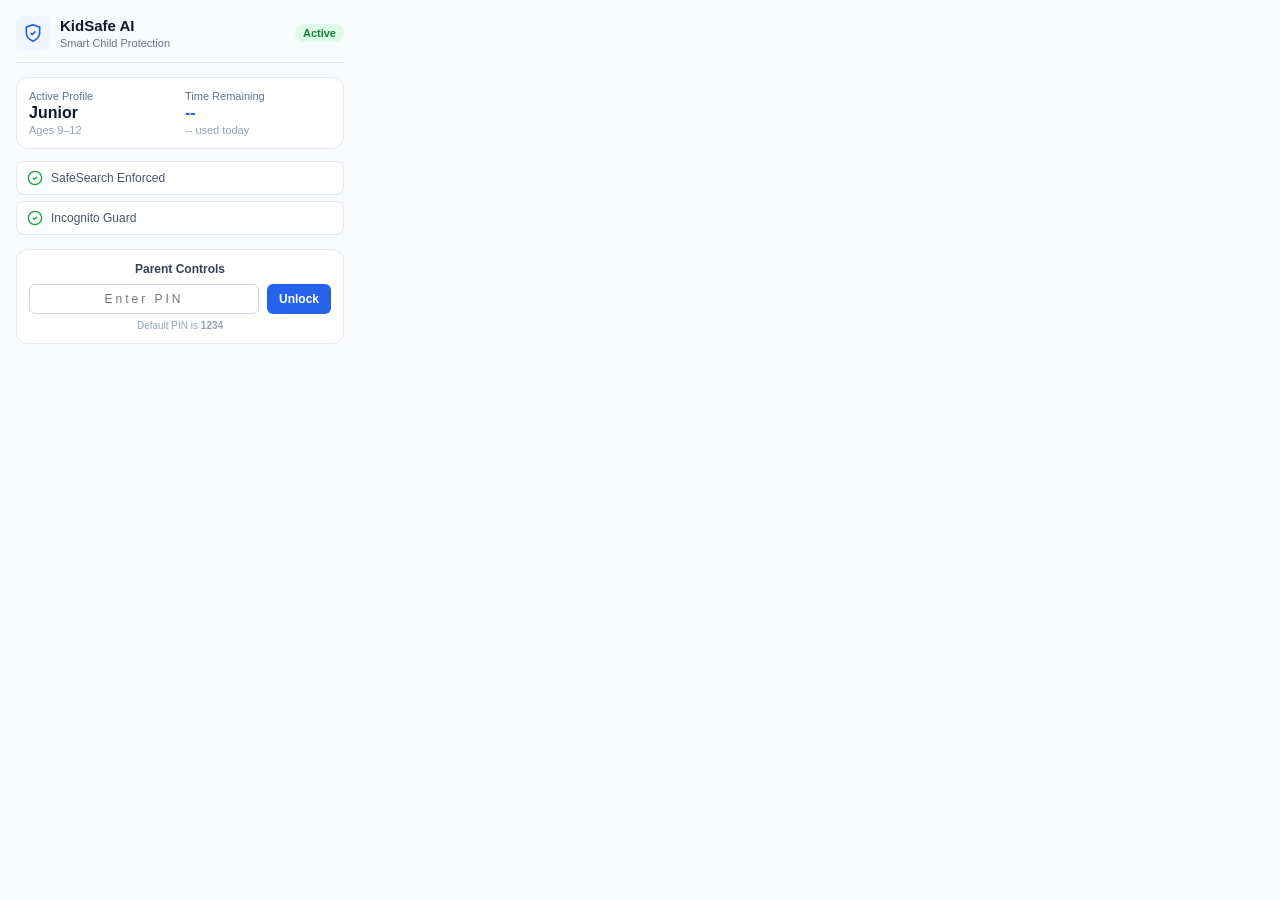
==== extension/pages/popup.html @ a9a35b06 "feat: implement Phase 1 - Extension Core, SafeSearch & Interception Engine" ====
<!DOCTYPE html>
<html lang="en">
<head>
  <meta charset="UTF-8">
  <meta name="viewport" content="width=device-width, initial-scale=1.0">
  <title>KidSafe AI</title>
  <link rel="stylesheet" href="popup.css">
</head>
<body>
  <div class="popup-container">
    <!-- Header -->
    <header class="header">
      <div class="logo-group">
        <div class="logo-icon">
          <svg viewBox="0 0 24 24" fill="none" stroke="currentColor" stroke-width="2">
            <path d="M12 22s8-4 8-10V5l-8-3-8 3v7c0 6 8 10 8 10z"/>
            <path d="M9 12l2 2 4-4"/>
          </svg>
        </div>
        <div>
          <h2>KidSafe AI</h2>
          <span class="subtext">Smart Child Protection</span>
        </div>
      </div>
      <div class="status-indicator" id="statusPill">Active</div>
    </header>

    <!-- Child View (Default / Locked) -->
    <div id="childView" class="view-section">
      <div class="status-card">
        <div class="card-metric">
          <span class="metric-label">Active Profile</span>
          <span class="metric-value" id="viewProfileName">Junior</span>
          <span class="metric-desc" id="viewProfileRange">Ages 9–12</span>
        </div>
        <div class="card-metric">
          <span class="metric-label">Time Remaining</span>
          <span class="metric-value time-val" id="viewTimeRemaining">--</span>
          <span class="metric-desc" id="viewTimeUsed">-- used today</span>
        </div>
      </div>

      <div class="feature-badges">
        <div class="badge-item active">
          <svg viewBox="0 0 24 24" width="16" height="16" fill="none" stroke="currentColor" stroke-width="2"><circle cx="12" cy="12" r="10"/><path d="m9 12 2 2 4-4"/></svg>
          SafeSearch Enforced
        </div>
        <div class="badge-item active">
          <svg viewBox="0 0 24 24" width="16" height="16" fill="none" stroke="currentColor" stroke-width="2"><circle cx="12" cy="12" r="10"/><path d="m9 12 2 2 4-4"/></svg>
          Incognito Guard
        </div>
      </div>

      <!-- PIN Unlock trigger -->
      <div class="pin-prompt-box">
        <p class="pin-label">Parent Controls</p>
        <div class="pin-input-group">
          <input type="password" id="popupPinInput" maxlength="6" placeholder="Enter PIN">
          <button class="btn btn-primary" id="btnUnlockParent">Unlock</button>
        </div>
        <div class="error-msg hidden" id="popupPinError">Incorrect PIN</div>
        <p class="pin-hint">Default PIN is <strong>1234</strong></p>
      </div>
    </div>

    <!-- Parent Controls View (Unlocked with PIN) -->
    <div id="parentView" class="view-section hidden">
      <div class="parent-banner">
        <span>Parent Control Panel</span>
        <button class="btn-text" id="btnLockParent">Lock</button>
      </div>

      <div class="tab-nav">
        <button class="tab-btn active" data-tab="tabProfile">Profile</button>
        <button class="tab-btn" data-tab="tabRequests">Requests (<span id="reqCount">0</span>)</button>
        <button class="tab-btn" data-tab="tabRules">Rules</button>
        <button class="tab-btn" data-tab="tabSettings">Settings</button>
      </div>

      <!-- Tab: Profile & Time -->
      <div class="tab-content active" id="tabProfile">
        <div class="form-group">
          <label>Child Age Profile</label>
          <select id="selectProfile">
            <option value="little_explorer">Little Explorer (5–8 yrs - Allowlist only)</option>
            <option value="junior">Junior (9–12 yrs - Safe categories)</option>
            <option value="teen">Teen (13–17 yrs - Blocklist & AI)</option>
          </select>
        </div>

        <div class="form-group">
          <label>Daily Screen Time Limit (Minutes)</label>
          <div class="inline-input">
            <input type="number" id="inputTimeLimit" min="15" max="600" step="15" value="120">
            <button class="btn btn-secondary" id="btnSaveTimeLimit">Save</button>
          </div>
        </div>

        <div class="form-group row-between">
          <span>Protection Shield</span>
          <button class="btn btn-toggle" id="btnToggleProtection">Active</button>
        </div>

        <div class="form-group">
          <button class="btn btn-secondary w-100" id="btnResetTimeToday">Reset Today's Time Counter</button>
        </div>
      </div>

      <!-- Tab: Pending Requests -->
      <div class="tab-content" id="tabRequests">
        <div id="requestsList" class="items-list">
          <!-- Populated dynamically -->
          <div class="empty-notice">No pending access requests.</div>
        </div>
      </div>

      <!-- Tab: Custom Rules -->
      <div class="tab-content" id="tabRules">
        <div class="form-group">
          <label>Add Custom Domain Rule</label>
          <div class="inline-input">
            <input type="text" id="inputDomainRule" placeholder="example.com">
            <select id="selectRuleType">
              <option value="allow">Allow</option>
              <option value="block">Block</option>
            </select>
          </div>
          <button class="btn btn-primary w-100 mt-2" id="btnAddRule">Add Rule</button>
        </div>

        <div class="rules-section">
          <h4>Custom Allowed Domains</h4>
          <div id="allowlistContainer" class="tag-cloud"></div>

          <h4 class="mt-2">Custom Blocked Domains</h4>
          <div id="blocklistContainer" class="tag-cloud"></div>
        </div>
      </div>

      <!-- Tab: Settings -->
      <div class="tab-content" id="tabSettings">
        <div class="form-group">
          <label>Change Parent PIN</label>
          <input type="password" id="inputOldPin" placeholder="Current PIN" class="mb-2">
          <input type="password" id="inputNewPin" placeholder="New PIN (e.g. 1234)">
          <button class="btn btn-primary w-100 mt-2" id="btnChangePin">Update PIN</button>
          <div class="error-msg hidden" id="pinChangeError"></div>
        </div>
      </div>
    </div>
  </div>

  <script type="module" src="popup.js"></script>
</body>
</html>
---- extension/pages/popup.css ----
/* KidSafe AI - Extension Popup Styling */
* {
  box-sizing: border-box;
  margin: 0;
  padding: 0;
  font-family: -apple-system, BlinkMacSystemFont, "Segoe UI", Roboto, sans-serif;
}

body {
  width: 360px;
  background: #f8fafc;
  color: #1e293b;
  font-size: 13px;
  padding: 16px;
}

.popup-container {
  display: flex;
  flex-direction: column;
}

.header {
  display: flex;
  align-items: center;
  justify-content: space-between;
  padding-bottom: 12px;
  border-bottom: 1px solid #e2e8f0;
  margin-bottom: 14px;
}

.logo-group {
  display: flex;
  align-items: center;
  gap: 10px;
}

.logo-icon {
  width: 34px;
  height: 34px;
  background: #eff6ff;
  border-radius: 8px;
  display: flex;
  align-items: center;
  justify-content: center;
  color: #2563eb;
}

.logo-icon svg {
  width: 20px;
  height: 20px;
}

.header h2 {
  font-size: 15px;
  font-weight: 700;
  color: #0f172a;
  line-height: 1.2;
}

.subtext {
  font-size: 11px;
  color: #64748b;
}

.status-indicator {
  background: #dcfce7;
  color: #15803d;
  font-size: 11px;
  font-weight: 600;
  padding: 3px 8px;
  border-radius: 9999px;
}

.status-indicator.paused {
  background: #fee2e2;
  color: #b91c1c;
}

.status-card {
  display: grid;
  grid-template-columns: 1fr 1fr;
  gap: 10px;
  background: white;
  padding: 12px;
  border-radius: 12px;
  border: 1px solid #e2e8f0;
  margin-bottom: 12px;
}

.card-metric {
  display: flex;
  flex-direction: column;
}

.metric-label {
  font-size: 11px;
  color: #64748b;
}

.metric-value {
  font-size: 16px;
  font-weight: 700;
  color: #0f172a;
  margin-top: 2px;
}

.time-val {
  color: #2563eb;
}

.metric-desc {
  font-size: 11px;
  color: #94a3b8;
  margin-top: 2px;
}

.feature-badges {
  display: flex;
  flex-direction: column;
  gap: 6px;
  margin-bottom: 14px;
}

.badge-item {
  display: flex;
  align-items: center;
  gap: 8px;
  background: white;
  border: 1px solid #e2e8f0;
  padding: 8px 10px;
  border-radius: 8px;
  font-size: 12px;
  color: #475569;
}

.badge-item.active svg {
  color: #16a34a;
}

.pin-prompt-box {
  background: white;
  border: 1px solid #e2e8f0;
  border-radius: 12px;
  padding: 12px;
  text-align: center;
}

.pin-label {
  font-size: 12px;
  font-weight: 600;
  color: #334155;
  margin-bottom: 8px;
}

.pin-input-group {
  display: flex;
  gap: 8px;
}

.pin-input-group input {
  flex: 1;
  text-align: center;
  letter-spacing: 3px;
  font-size: 14px;
  padding: 6px 10px;
  border: 1px solid #cbd5e1;
  border-radius: 6px;
  outline: none;
}

.pin-hint {
  font-size: 10px;
  color: #94a3b8;
  margin-top: 6px;
}

/* Parent view */
.parent-banner {
  display: flex;
  justify-content: space-between;
  align-items: center;
  background: #f1f5f9;
  padding: 6px 10px;
  border-radius: 6px;
  font-weight: 600;
  font-size: 12px;
  margin-bottom: 10px;
}

.tab-nav {
  display: flex;
  gap: 4px;
  border-bottom: 1px solid #e2e8f0;
  margin-bottom: 12px;
}

.tab-btn {
  background: none;
  border: none;
  padding: 6px 8px;
  font-size: 12px;
  font-weight: 500;
  color: #64748b;
  cursor: pointer;
  border-bottom: 2px solid transparent;
}

.tab-btn.active {
  color: #2563eb;
  border-bottom-color: #2563eb;
}

.tab-content {
  display: none;
}

.tab-content.active {
  display: block;
}

.form-group {
  margin-bottom: 12px;
}

.form-group label {
  display: block;
  font-size: 11px;
  font-weight: 600;
  color: #475569;
  margin-bottom: 4px;
}

.row-between {
  display: flex;
  align-items: center;
  justify-content: space-between;
}

select, input[type="text"], input[type="number"], input[type="password"] {
  width: 100%;
  padding: 7px 10px;
  border: 1px solid #cbd5e1;
  border-radius: 6px;
  font-size: 12px;
  outline: none;
}

.inline-input {
  display: flex;
  gap: 6px;
}

.btn {
  padding: 6px 12px;
  border-radius: 6px;
  font-size: 12px;
  font-weight: 600;
  cursor: pointer;
  border: none;
  transition: all 0.15s ease;
}

.btn-primary {
  background: #2563eb;
  color: white;
}

.btn-primary:hover {
  background: #1d4ed8;
}

.btn-secondary {
  background: #e2e8f0;
  color: #334155;
}

.btn-secondary:hover {
  background: #cbd5e1;
}

.btn-text {
  background: none;
  border: none;
  color: #ef4444;
  font-weight: 600;
  cursor: pointer;
  font-size: 11px;
}

.btn-toggle {
  background: #16a34a;
  color: white;
}

.btn-toggle.inactive {
  background: #ef4444;
}

.w-100 {
  width: 100%;
}

.mt-2 {
  margin-top: 8px;
}

.mb-2 {
  margin-bottom: 8px;
}

.error-msg {
  color: #dc2626;
  font-size: 11px;
  margin-top: 4px;
}

/* Requests list */
.items-list {
  max-height: 200px;
  overflow-y: auto;
  display: flex;
  flex-direction: column;
  gap: 8px;
}

.req-item {
  background: white;
  border: 1px solid #e2e8f0;
  border-radius: 8px;
  padding: 8px;
}

.req-header {
  font-weight: 600;
  font-size: 12px;
  color: #0f172a;
}

.req-reason {
  font-size: 11px;
  color: #64748b;
  margin: 4px 0 6px;
}

.req-actions {
  display: flex;
  gap: 6px;
}

.req-actions button {
  padding: 3px 8px;
  font-size: 11px;
}

.empty-notice {
  text-align: center;
  color: #94a3b8;
  padding: 16px;
  font-size: 12px;
}

/* Tag cloud */
.rules-section h4 {
  font-size: 11px;
  color: #475569;
  margin-bottom: 4px;
}

.tag-cloud {
  display: flex;
  flex-wrap: wrap;
  gap: 4px;
  margin-bottom: 8px;
  min-height: 24px;
}

.tag {
  display: inline-flex;
  align-items: center;
  gap: 4px;
  background: white;
  border: 1px solid #cbd5e1;
  padding: 2px 6px;
  border-radius: 4px;
  font-size: 11px;
}

.tag-remove {
  cursor: pointer;
  color: #94a3b8;
  font-weight: bold;
}

.tag-remove:hover {
  color: #ef4444;
}

.hidden {
  display: none !important;
}
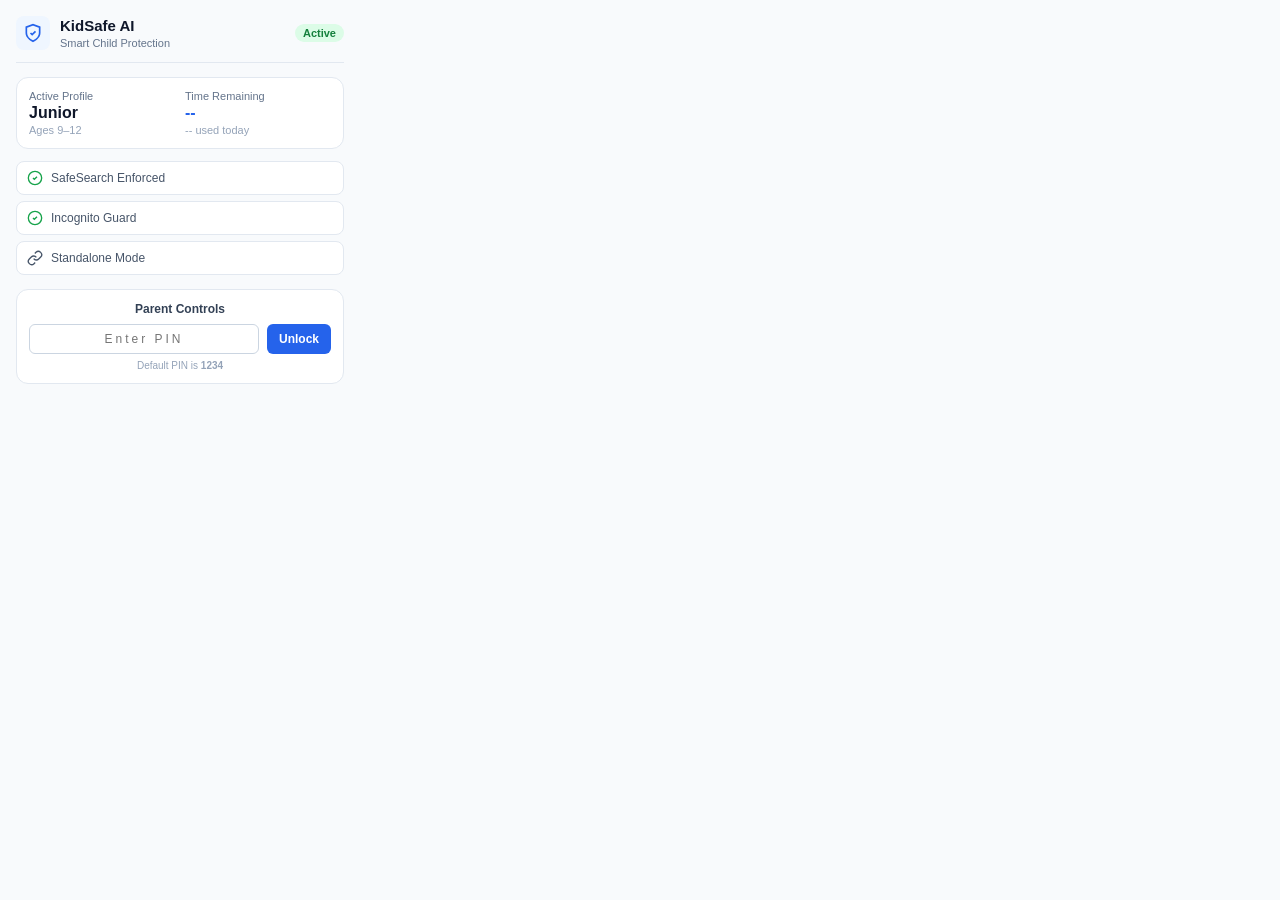
==== commit 576cd578: "feat: implement Phase 2 - FastAPI Backend, Remote Parent Dashboard & Device Pairing" ====
--- a/extension/pages/popup.html
+++ b/extension/pages/popup.html
@@ -48,6 +48,10 @@
         <div class="badge-item active">
           <svg viewBox="0 0 24 24" width="16" height="16" fill="none" stroke="currentColor" stroke-width="2"><circle cx="12" cy="12" r="10"/><path d="m9 12 2 2 4-4"/></svg>
           Incognito Guard
+        </div>
+        <div class="badge-item" id="badgePairingStatus">
+          <svg viewBox="0 0 24 24" width="16" height="16" fill="none" stroke="currentColor" stroke-width="2"><path d="M10 13a5 5 0 0 0 7.54.54l3-3a5 5 0 0 0-7.07-7.07l-1.72 1.71"/><path d="M14 11a5 5 0 0 0-7.54-.54l-3 3a5 5 0 0 0 7.07 7.07l1.71-1.71"/></svg>
+          <span id="textPairingStatus">Standalone Mode</span>
         </div>
       </div>
 
@@ -140,6 +144,28 @@
       <!-- Tab: Settings -->
       <div class="tab-content" id="tabSettings">
         <div class="form-group">
+          <label>Pair with Parent Dashboard</label>
+          <div id="unpairedSection">
+            <input type="text" id="inputBackendUrl" placeholder="http://localhost:8000" value="http://localhost:8000" class="mb-2">
+            <div class="inline-input">
+              <input type="text" id="inputPairCode" placeholder="6-digit code" maxlength="6">
+              <button class="btn btn-primary" id="btnPairDevice">Connect</button>
+            </div>
+            <p class="pin-hint">Generate code in Parent Web Dashboard</p>
+          </div>
+          <div id="pairedSection" class="hidden">
+            <div class="badge-item active mb-2" style="background:#ecfdf5;color:#065f46;">
+              Connected to Profile: <strong id="pairedProfileLabel" style="margin-left:4px;">Child</strong>
+            </div>
+            <div class="inline-input">
+              <button class="btn btn-secondary" id="btnSyncNow" style="flex:1;">Sync Now</button>
+              <button class="btn btn-text" id="btnUnpairDevice">Unpair</button>
+            </div>
+          </div>
+          <div class="error-msg hidden" id="pairError"></div>
+        </div>
+
+        <div class="form-group mt-2">
           <label>Change Parent PIN</label>
           <input type="password" id="inputOldPin" placeholder="Current PIN" class="mb-2">
           <input type="password" id="inputNewPin" placeholder="New PIN (e.g. 1234)">
